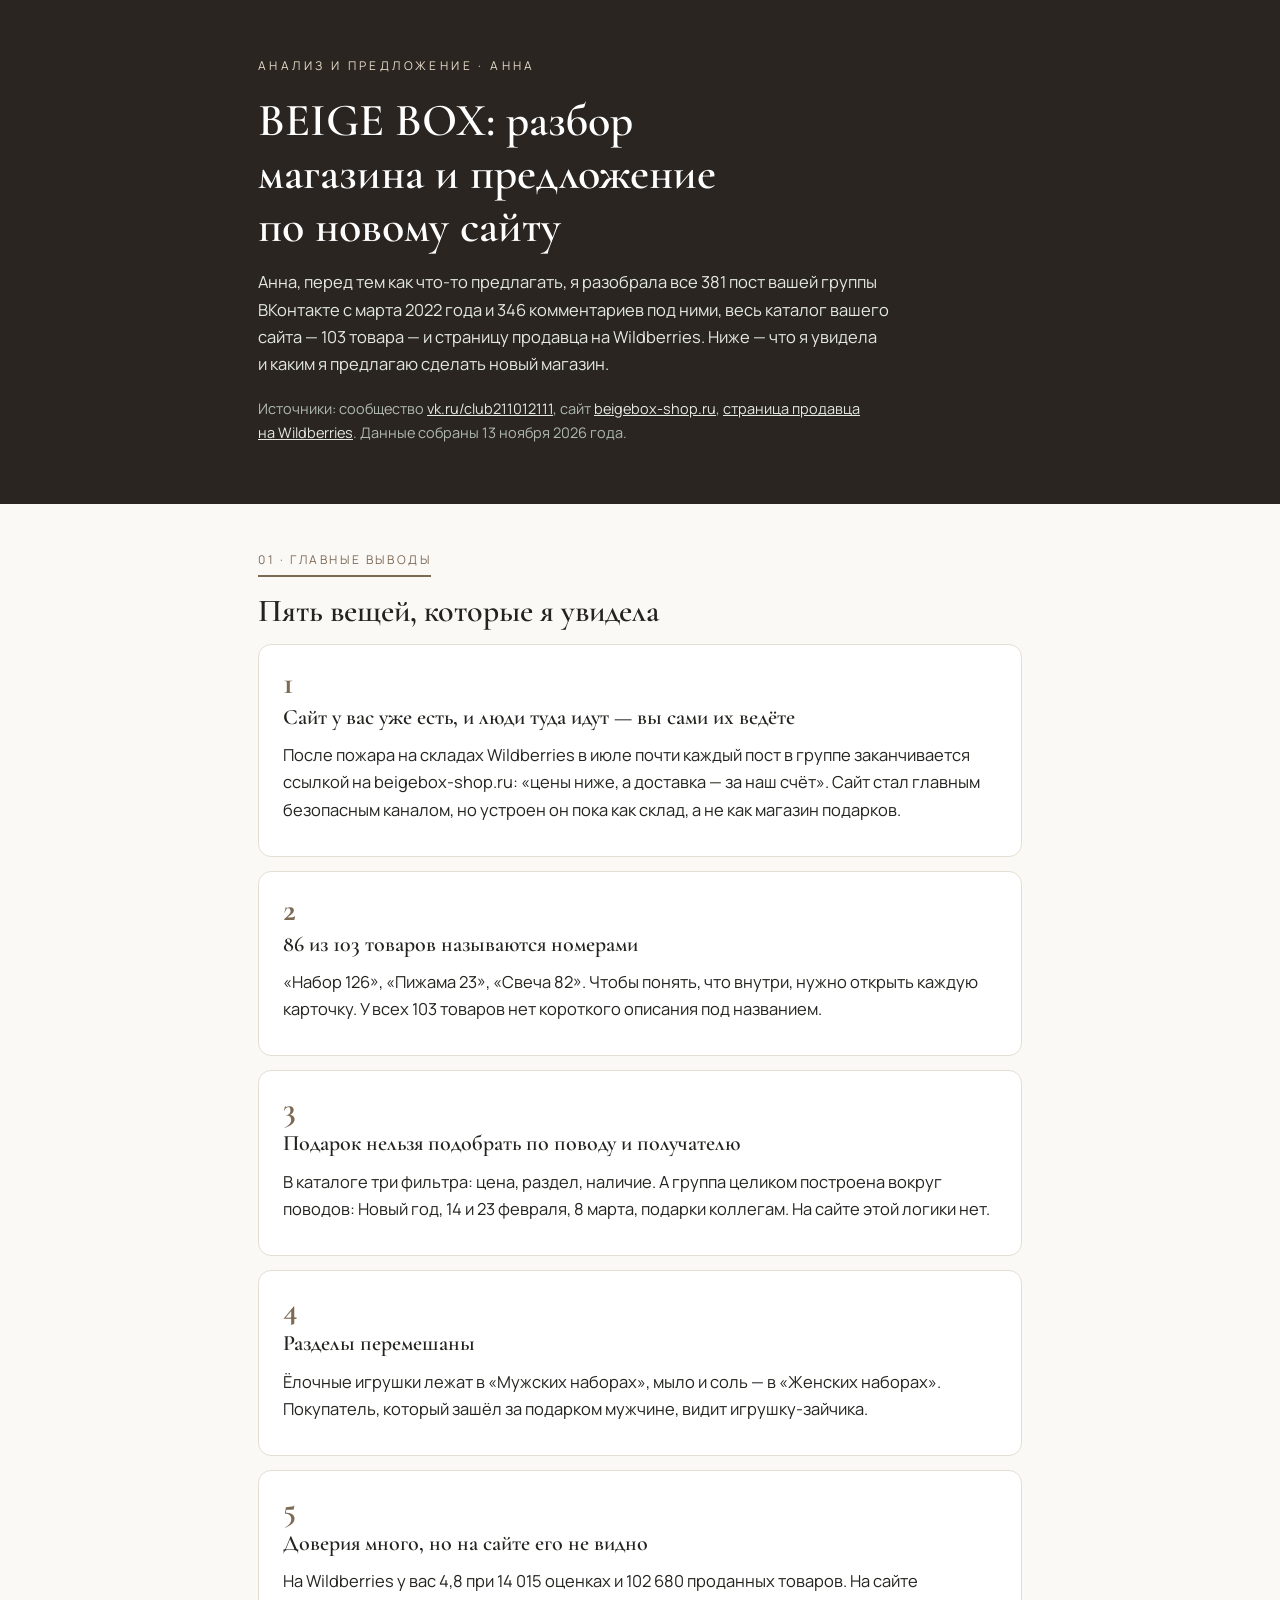
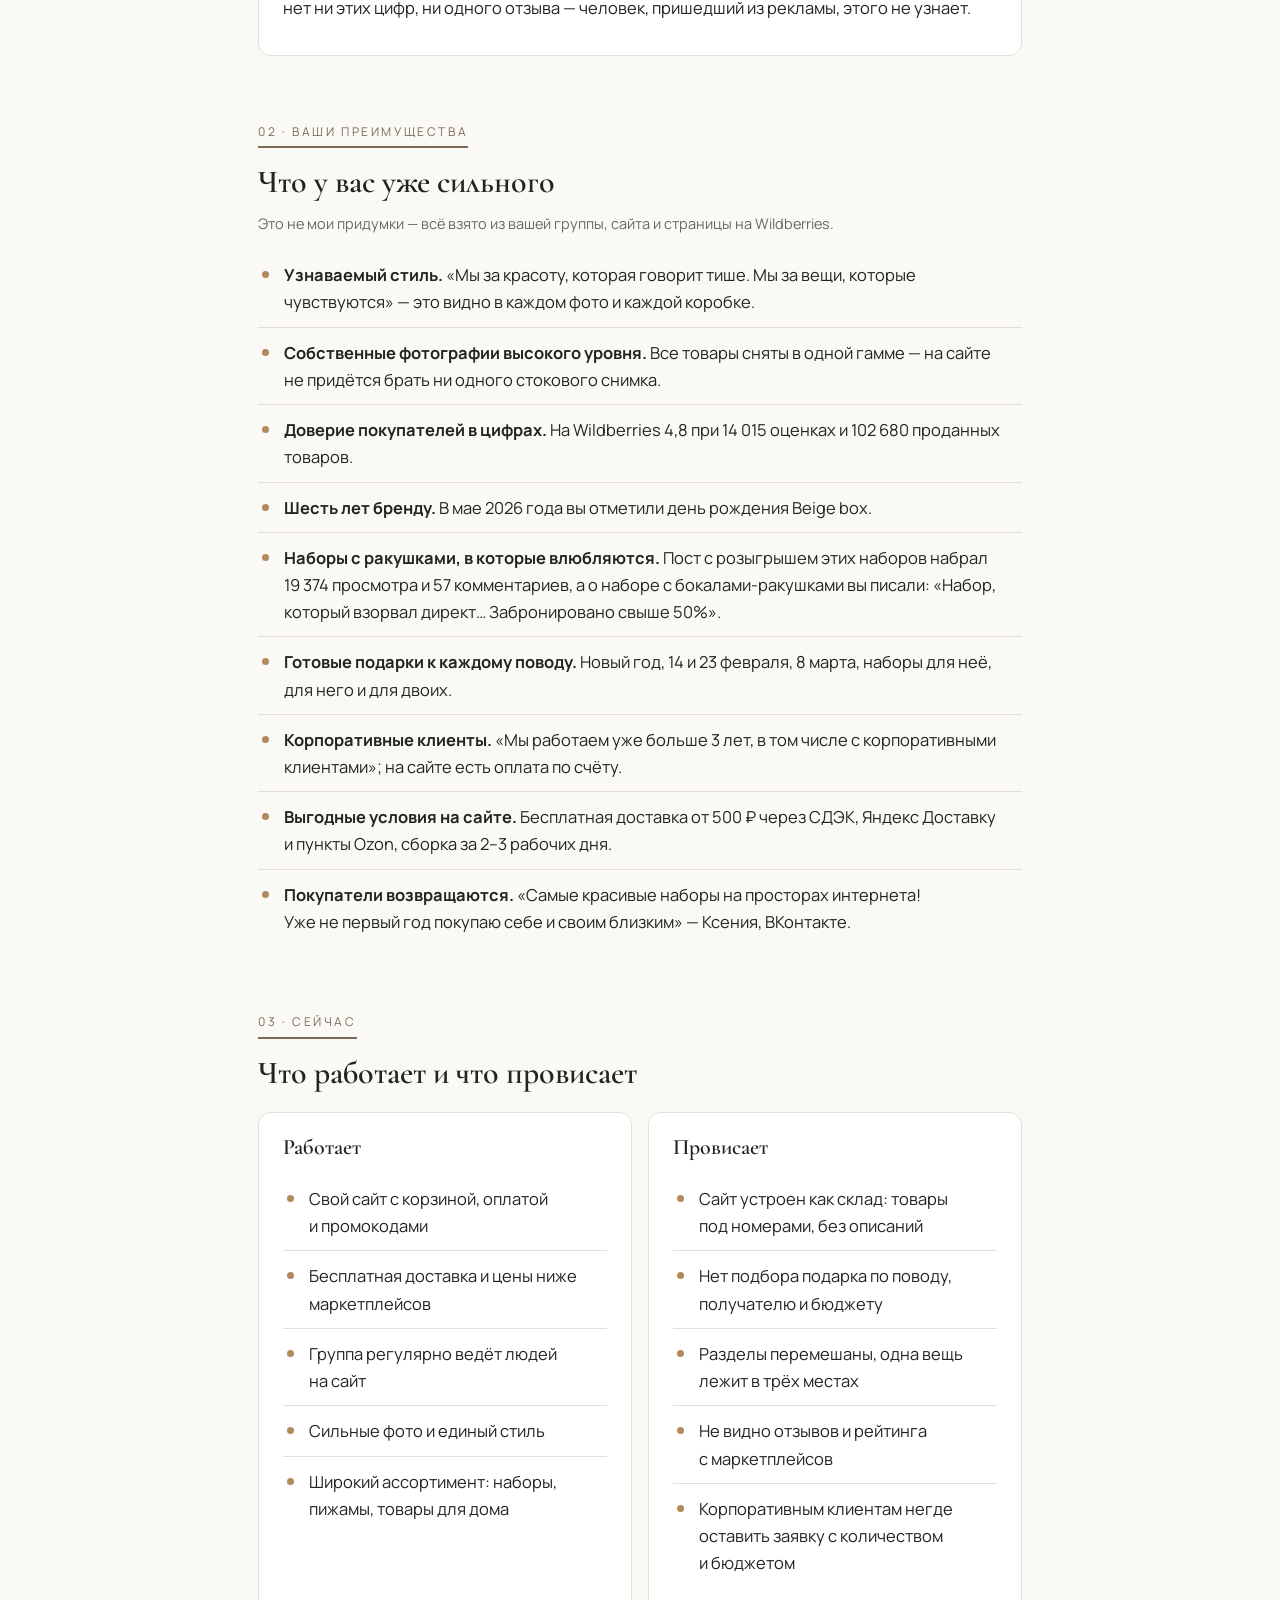
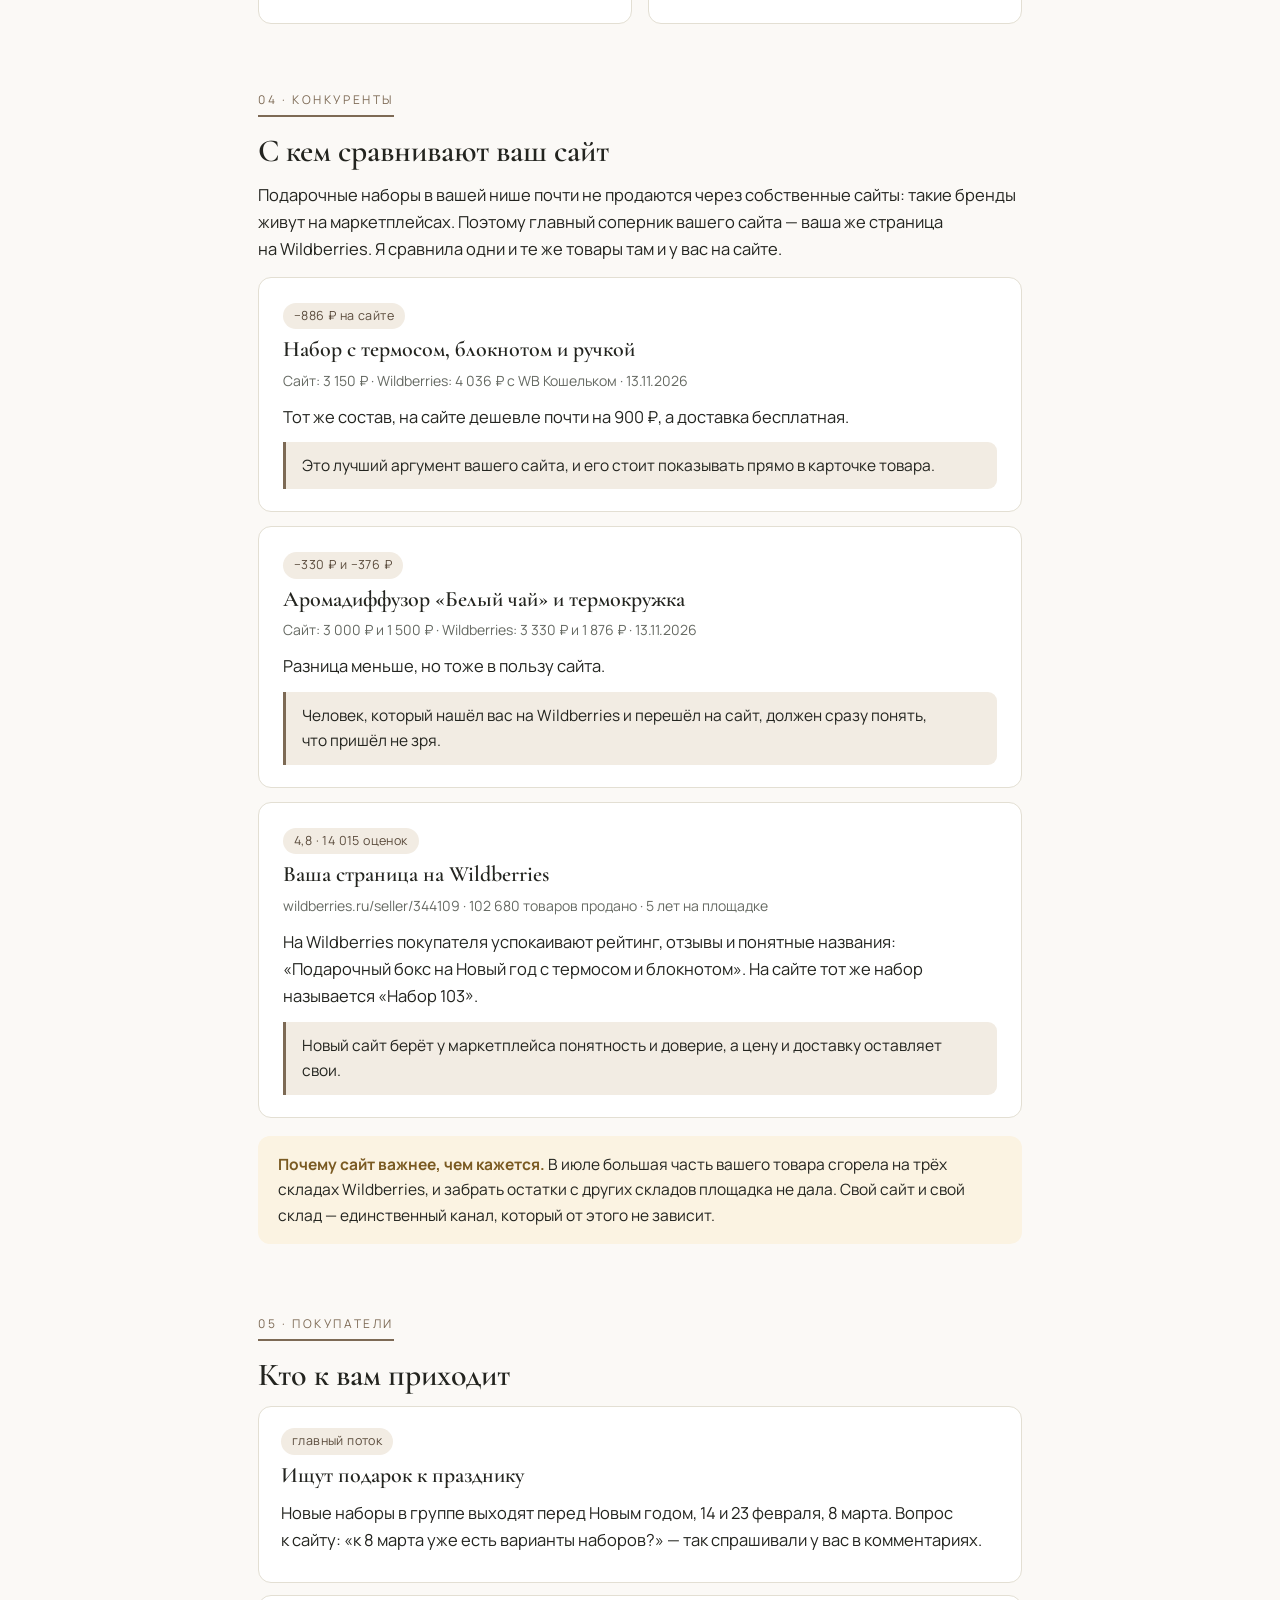
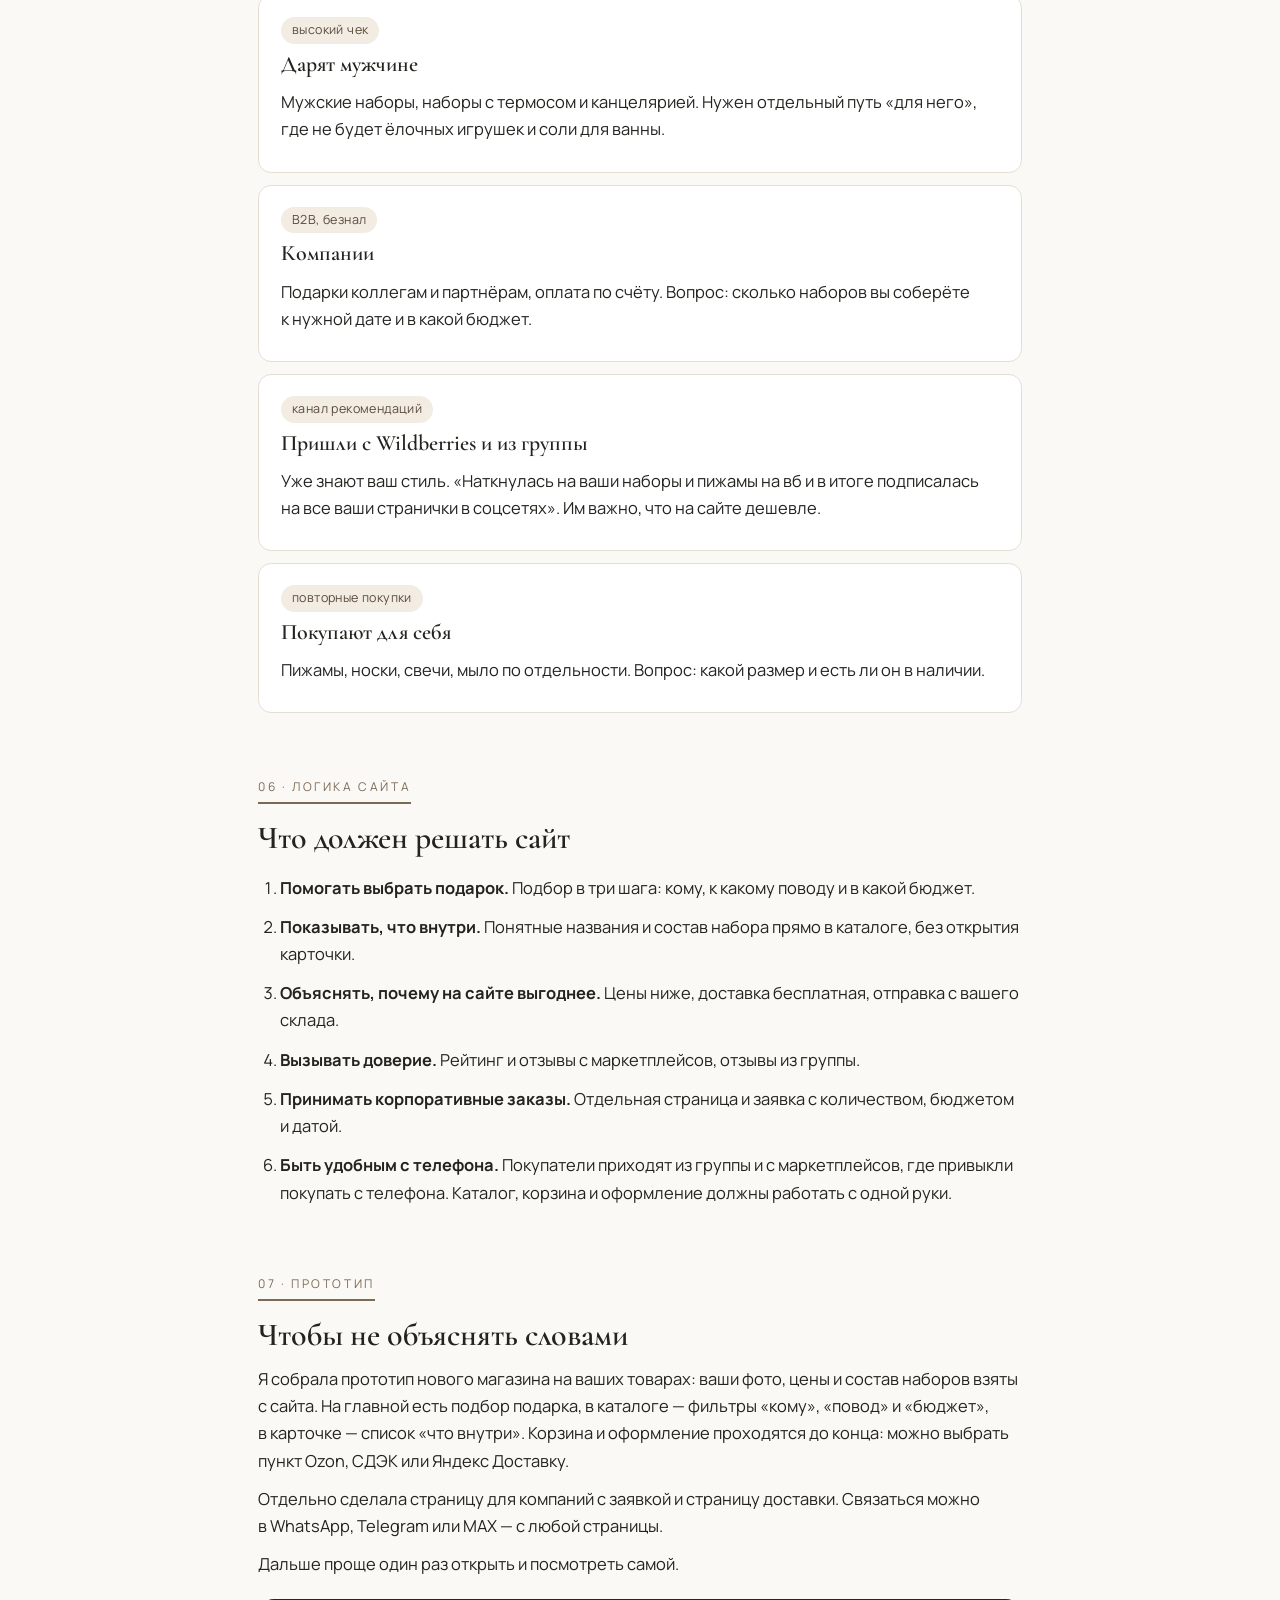
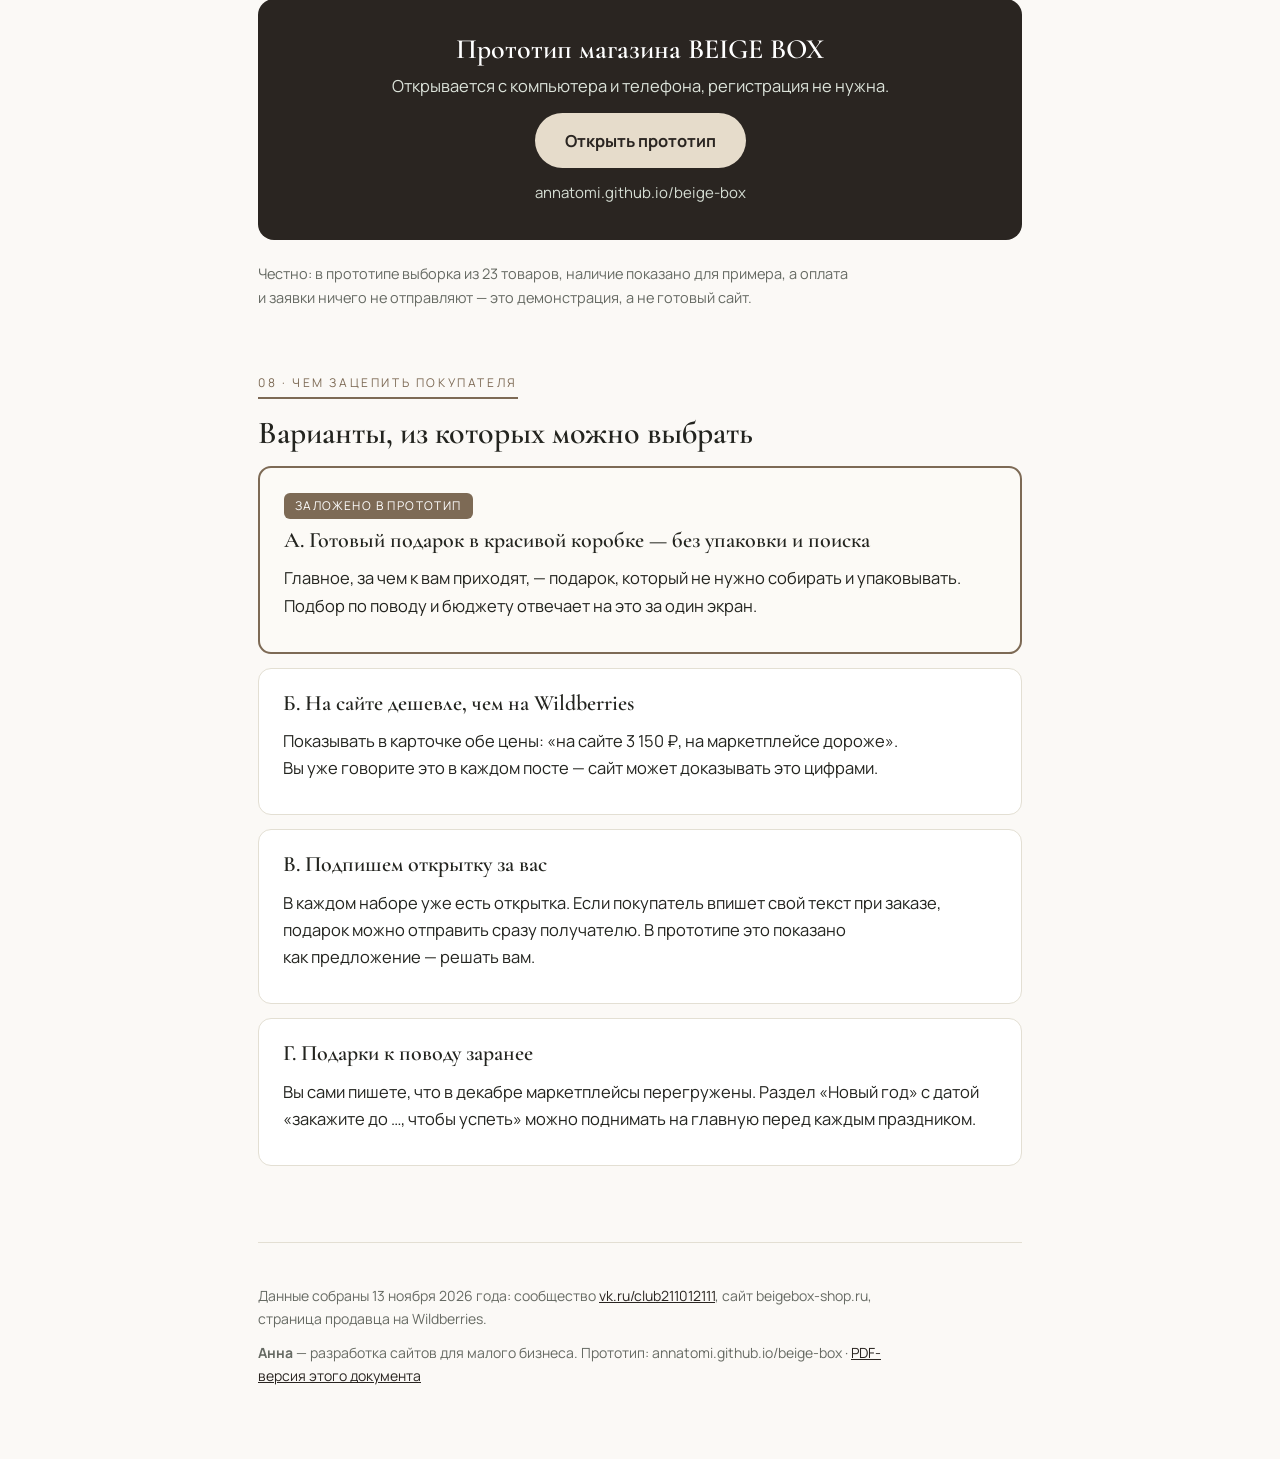
==== kp/index.html @ 83558cdb "Прототип: beige-box" ====
<!doctype html>
<html lang="ru">
<head>
<meta charset="utf-8"><meta name="robots" content="noindex,nofollow">
<meta name="viewport" content="width=device-width, initial-scale=1">
<meta name="robots" content="noindex, nofollow">
<title>BEIGE BOX&nbsp;— анализ и&nbsp;предложение по&nbsp;сайту</title>
<link rel="preconnect" href="https://fonts.googleapis.com">
<link rel="preconnect" href="https://fonts.gstatic.com" crossorigin>
<link href="https://fonts.googleapis.com/css2?family=Cormorant+Garamond:wght@500;600;700&family=Manrope:wght@400;500;600;700&display=swap" rel="stylesheet">
<style>
/* Роли цветов постоянные, значения — под клиента: акцент из логотипа или обложки группы */
:root{
  --sage:#7D6A55; --sage-dark:#2A2521; --sage-ink:#5B4C3D; --gold:#B08A5E; --mint:#E6DCCB;
  --bg:#FBF9F6; --paper:#fff; --ink:#23241F; --muted:#666A63; --line:#E3DFD3; --tint:#F2ECE3; --warn:#FBF3E2;
}
*{box-sizing:border-box}
body{margin:0;background:var(--bg);color:var(--ink);font:16.5px/1.65 Manrope,system-ui,sans-serif}
.wrap{max-width:820px;margin:0 auto;padding:0 28px}
h1,h2,h3{font-family:'Cormorant Garamond',Georgia,serif;font-weight:600;line-height:1.15;margin:0}
h1{font-size:46px;margin-bottom:16px}
h2{font-size:32px;margin:0 0 6px}
h3{font-size:22px;margin:0 0 6px}
p{margin:11px 0}
.sub{color:var(--muted);font-size:14.5px}
p.sub{max-width:72ch}
header{background:var(--sage-dark);color:#fff;padding:56px 0 48px}
header .eyebrow{letter-spacing:3.4px;text-transform:uppercase;font-size:12px;color:var(--mint);margin-bottom:18px}
header h1{color:#fff;max-width:24ch}
header p{color:#E4E9E1;max-width:64ch}
header .sub{color:#AEB9AE;margin-top:20px}
header a{color:#E4E9E1}
section{padding:46px 0 6px}
.sec-num{display:block;width:max-content;font-size:12px;letter-spacing:2.6px;text-transform:uppercase;color:var(--sage);border-bottom:2px solid var(--sage);padding-bottom:5px;margin-bottom:16px}
.card{background:var(--paper);border:1px solid var(--line);border-radius:13px;padding:22px 24px;margin:14px 0}
.card .n{font-family:'Cormorant Garamond',serif;font-size:32px;font-weight:700;color:var(--sage);line-height:1;margin-bottom:6px}
.grid.two{display:grid;grid-template-columns:1fr 1fr;gap:16px}
@media(max-width:760px){.grid.two{grid-template-columns:1fr} h1{font-size:36px}}
.adv{list-style:none;padding:0;margin:14px 0}
.adv li{padding:11px 0 11px 26px;border-bottom:1px solid var(--line);position:relative}
.adv li:before{content:"";position:absolute;left:4px;top:21px;width:7px;height:7px;border-radius:50%;background:var(--gold)}
.adv li:last-child{border:0}
.why{background:var(--tint);border-left:3px solid var(--sage);border-radius:0 9px 9px 0;padding:11px 16px;margin-top:12px;font-size:15.5px}
.seg{background:var(--paper);border:1px solid var(--line);border-radius:13px;padding:18px 22px;margin:12px 0}
.tag{display:inline-block;background:var(--tint);color:var(--sage-ink);font-size:12.5px;letter-spacing:.4px;padding:3px 11px;border-radius:999px;margin-bottom:8px}
.src{color:var(--muted);font-size:14px;margin-top:2px}
.note{background:var(--warn);border-radius:12px;padding:16px 20px;margin:18px 0;font-size:15.5px}
.note strong{color:#7A5A22}
ol.tasks{padding-left:22px}
ol.tasks li{margin:12px 0}
.cta{background:var(--sage-dark);color:#fff;border-radius:16px;padding:34px;text-align:center;margin:22px 0}
.cta h3{color:#fff;font-size:28px}
.cta a.btn{display:inline-block;background:var(--mint);color:var(--sage-dark);padding:14px 30px;border-radius:999px;text-decoration:none;font-weight:700;margin-top:14px}
.cta .url{display:block;margin-top:13px;color:#D6DED4;font-size:15px;word-break:break-all}
.cta p{color:#DCE3DA;max-width:56ch;margin:0 auto}
.offer{background:var(--paper);border:1px solid var(--line);border-radius:13px;padding:22px 24px;margin:14px 0}
.offer-main{border:2px solid var(--sage);background:#FCFAF6}
.badge{display:inline-block;background:var(--sage);color:#fff;font-size:12px;letter-spacing:1.4px;text-transform:uppercase;padding:3px 11px;border-radius:6px;margin-bottom:9px}
blockquote{margin:14px 0;padding:14px 20px;background:var(--paper);border-left:3px solid var(--gold);border-radius:0 9px 9px 0;font-style:italic;color:#353B36}
footer{margin-top:56px;padding:30px 0 60px;border-top:1px solid var(--line);color:var(--muted);font-size:14px}
footer p{max-width:70ch}
footer a{color:var(--sage-dark)}
@media print{
  body{background:#fff;font-size:11.5pt}
  .wrap{max-width:100%;padding:0 14mm}
  header{padding:16mm 0 11mm;-webkit-print-color-adjust:exact;print-color-adjust:exact}
  section{padding:7mm 0 0}
  h2{margin-top:2mm}
  .adv li{padding:7px 0 7px 24px}
  p{margin:8px 0}
  .card,.seg,.offer,.cta,.note,.why,blockquote{page-break-inside:avoid;break-inside:avoid;-webkit-print-color-adjust:exact;print-color-adjust:exact}
  h2,h3,.sec-num{page-break-after:avoid;break-after:avoid}
  .card,.seg,.offer{padding:16px 20px;margin:10px 0}
  .why{margin-top:9px;padding:9px 14px}
  .cta{padding:24px;margin:16px 0}
  footer{margin-top:28px;padding:18px 0 20px}
  h1{font-size:28pt}h2{font-size:20pt}h3{font-size:14pt}
  a{color:inherit;text-decoration:none}
  @page{margin:0}
}
</style>
</head>
<body>

<header>
  <div class="wrap">
    <div class="eyebrow">Анализ и&nbsp;предложение · Анна</div>
    <h1>BEIGE BOX: разбор магазина и&nbsp;предложение по&nbsp;новому сайту</h1>
    <p>Анна, перед&nbsp;тем&nbsp;как&nbsp;что-то предлагать, я&nbsp;разобрала все&nbsp;381 пост вашей группы ВКонтакте с&nbsp;марта 2022 года и&nbsp;346 комментариев под&nbsp;ними, весь&nbsp;каталог вашего сайта&nbsp;— 103 товара&nbsp;— и&nbsp;страницу продавца на&nbsp;Wildberries. Ниже&nbsp;— что&nbsp;я&nbsp;увидела и&nbsp;каким я&nbsp;предлагаю сделать новый магазин.</p>
    <p class="sub">Источники: сообщество <a href="https://vk.ru/club211012111">vk.ru/club211012111</a>, сайт <a href="https://beigebox-shop.ru/">beigebox-shop.ru</a>, <a href="https://www.wildberries.ru/seller/344109">страница продавца на&nbsp;Wildberries</a>. Данные собраны 13 ноября 2026 года.</p>
  </div>
</header>

<div class="wrap">

<section>
  <span class="sec-num">01 · Главные выводы</span>
  <h2>Пять вещей, которые я&nbsp;увидела</h2>
  <div class="card">
    <div class="n">1</div>
    <h3>Сайт у&nbsp;вас уже&nbsp;есть, и&nbsp;люди туда идут&nbsp;— вы&nbsp;сами их&nbsp;ведёте</h3>
    <p>После&nbsp;пожара на&nbsp;складах Wildberries в&nbsp;июле почти каждый пост в&nbsp;группе заканчивается ссылкой на&nbsp;beigebox-shop.ru: «цены ниже, а&nbsp;доставка&nbsp;— за&nbsp;наш&nbsp;счёт». Сайт стал главным безопасным каналом, но&nbsp;устроен он&nbsp;пока как&nbsp;склад, а&nbsp;не&nbsp;как&nbsp;магазин подарков.</p>
  </div>
  <div class="card">
    <div class="n">2</div>
    <h3>86 из&nbsp;103 товаров называются номерами</h3>
    <p>«Набор 126», «Пижама 23», «Свеча 82». Чтобы&nbsp;понять, что&nbsp;внутри, нужно открыть каждую карточку. У&nbsp;всех 103 товаров нет&nbsp;короткого описания под&nbsp;названием.</p>
  </div>
  <div class="card">
    <div class="n">3</div>
    <h3>Подарок нельзя подобрать по&nbsp;поводу и&nbsp;получателю</h3>
    <p>В&nbsp;каталоге три фильтра: цена, раздел, наличие. А&nbsp;группа целиком построена вокруг поводов: Новый год, 14 и&nbsp;23 февраля, 8 марта, подарки коллегам. На&nbsp;сайте этой&nbsp;логики нет.</p>
  </div>
  <div class="card">
    <div class="n">4</div>
    <h3>Разделы перемешаны</h3>
    <p>Ёлочные игрушки лежат в&nbsp;«Мужских наборах», мыло и&nbsp;соль&nbsp;— в&nbsp;«Женских наборах». Покупатель, который зашёл за&nbsp;подарком мужчине, видит игрушку-зайчика.</p>
  </div>
  <div class="card">
    <div class="n">5</div>
    <h3>Доверия много, но&nbsp;на&nbsp;сайте его&nbsp;не&nbsp;видно</h3>
    <p>На&nbsp;Wildberries у&nbsp;вас 4,8 при&nbsp;14&nbsp;015 оценках и&nbsp;102&nbsp;680 проданных товаров. На&nbsp;сайте нет&nbsp;ни&nbsp;этих цифр, ни&nbsp;одного отзыва&nbsp;— человек, пришедший из&nbsp;рекламы, этого не&nbsp;узнает.</p>
  </div>
</section>

<section>
  <span class="sec-num">02 · Ваши преимущества</span>
  <h2>Что&nbsp;у&nbsp;вас уже&nbsp;сильного</h2>
  <p class="sub">Это&nbsp;не&nbsp;мои придумки&nbsp;— всё взято из&nbsp;вашей группы, сайта и&nbsp;страницы на&nbsp;Wildberries.</p>
  <ul class="adv">
    <li><b>Узнаваемый стиль.</b> «Мы&nbsp;за&nbsp;красоту, которая говорит тише. Мы&nbsp;за&nbsp;вещи, которые чувствуются»&nbsp;— это&nbsp;видно в&nbsp;каждом фото и&nbsp;каждой коробке.</li>
    <li><b>Собственные фотографии высокого уровня.</b> Все&nbsp;товары сняты в&nbsp;одной гамме&nbsp;— на&nbsp;сайте не&nbsp;придётся брать ни&nbsp;одного стокового снимка.</li>
    <li><b>Доверие покупателей в&nbsp;цифрах.</b> На&nbsp;Wildberries 4,8 при&nbsp;14&nbsp;015 оценках и&nbsp;102&nbsp;680 проданных товаров.</li>
    <li><b>Шесть лет бренду.</b> В&nbsp;мае 2026 года вы&nbsp;отметили день рождения Beige box.</li>
    <li><b>Наборы с&nbsp;ракушками, в&nbsp;которые влюбляются.</b> Пост с&nbsp;розыгрышем этих наборов набрал 19&nbsp;374 просмотра и&nbsp;57 комментариев, а&nbsp;о&nbsp;наборе с&nbsp;бокалами-ракушками вы&nbsp;писали: «Набор, который взорвал директ… Забронировано свыше 50%».</li>
    <li><b>Готовые подарки к&nbsp;каждому поводу.</b> Новый год, 14 и&nbsp;23 февраля, 8 марта, наборы для&nbsp;неё, для&nbsp;него и&nbsp;для&nbsp;двоих.</li>
    <li><b>Корпоративные клиенты.</b> «Мы&nbsp;работаем уже&nbsp;больше 3 лет, в&nbsp;том числе с&nbsp;корпоративными клиентами»; на&nbsp;сайте есть оплата по&nbsp;счёту.</li>
    <li><b>Выгодные условия на&nbsp;сайте.</b> Бесплатная доставка от&nbsp;500&nbsp;₽ через&nbsp;СДЭК, Яндекс Доставку и&nbsp;пункты Ozon, сборка за&nbsp;2–3 рабочих дня.</li>
    <li><b>Покупатели возвращаются.</b> «Самые красивые наборы на&nbsp;просторах интернета! Уже&nbsp;не&nbsp;первый год покупаю себе и&nbsp;своим близким»&nbsp;— Ксения, ВКонтакте.</li>
  </ul>
</section>

<section>
  <span class="sec-num">03 · Сейчас</span>
  <h2>Что&nbsp;работает и&nbsp;что&nbsp;провисает</h2>
  <div class="grid two">
    <div class="card">
      <h3>Работает</h3>
      <ul class="adv">
        <li>Свой сайт с&nbsp;корзиной, оплатой и&nbsp;промокодами</li>
        <li>Бесплатная доставка и&nbsp;цены ниже маркетплейсов</li>
        <li>Группа регулярно ведёт людей на&nbsp;сайт</li>
        <li>Сильные фото и&nbsp;единый стиль</li>
        <li>Широкий ассортимент: наборы, пижамы, товары для&nbsp;дома</li>
      </ul>
    </div>
    <div class="card">
      <h3>Провисает</h3>
      <ul class="adv">
        <li>Сайт устроен как&nbsp;склад: товары под&nbsp;номерами, без&nbsp;описаний</li>
        <li>Нет&nbsp;подбора подарка по&nbsp;поводу, получателю и&nbsp;бюджету</li>
        <li>Разделы перемешаны, одна вещь лежит в&nbsp;трёх местах</li>
        <li>Не&nbsp;видно отзывов и&nbsp;рейтинга с&nbsp;маркетплейсов</li>
        <li>Корпоративным клиентам негде оставить заявку с&nbsp;количеством и&nbsp;бюджетом</li>
      </ul>
    </div>
  </div>
</section>

<section>
  <span class="sec-num">04 · Конкуренты</span>
  <h2>С&nbsp;кем сравнивают ваш&nbsp;сайт</h2>
  <p>Подарочные наборы в&nbsp;вашей нише почти не&nbsp;продаются через&nbsp;собственные сайты: такие бренды живут на&nbsp;маркетплейсах. Поэтому главный соперник вашего сайта&nbsp;— ваша&nbsp;же страница на&nbsp;Wildberries. Я&nbsp;сравнила одни и&nbsp;те&nbsp;же товары там&nbsp;и&nbsp;у&nbsp;вас на&nbsp;сайте.</p>
  <div class="card">
    <span class="tag">−886&nbsp;₽ на&nbsp;сайте</span>
    <h3>Набор с&nbsp;термосом, блокнотом и&nbsp;ручкой</h3>
    <p class="src">Сайт: 3&nbsp;150&nbsp;₽ · Wildberries: 4&nbsp;036&nbsp;₽ с&nbsp;WB Кошельком · 13.11.2026</p>
    <p>Тот&nbsp;же состав, на&nbsp;сайте дешевле почти на&nbsp;900&nbsp;₽, а&nbsp;доставка бесплатная.</p>
    <div class="why">Это&nbsp;лучший аргумент вашего сайта, и&nbsp;его&nbsp;стоит показывать прямо в&nbsp;карточке товара.</div>
  </div>
  <div class="card">
    <span class="tag">−330&nbsp;₽ и&nbsp;−376&nbsp;₽</span>
    <h3>Аромадиффузор «Белый чай» и&nbsp;термокружка</h3>
    <p class="src">Сайт: 3&nbsp;000&nbsp;₽ и&nbsp;1&nbsp;500&nbsp;₽ · Wildberries: 3&nbsp;330&nbsp;₽ и&nbsp;1&nbsp;876&nbsp;₽ · 13.11.2026</p>
    <p>Разница меньше, но&nbsp;тоже в&nbsp;пользу сайта.</p>
    <div class="why">Человек, который нашёл вас на&nbsp;Wildberries и&nbsp;перешёл на&nbsp;сайт, должен сразу понять, что&nbsp;пришёл не&nbsp;зря.</div>
  </div>
  <div class="card">
    <span class="tag">4,8 · 14&nbsp;015 оценок</span>
    <h3>Ваша страница на&nbsp;Wildberries</h3>
    <p class="src">wildberries.ru/seller/344109 · 102&nbsp;680 товаров продано · 5 лет на&nbsp;площадке</p>
    <p>На&nbsp;Wildberries покупателя успокаивают рейтинг, отзывы и&nbsp;понятные названия: «Подарочный бокс на&nbsp;Новый год с&nbsp;термосом и&nbsp;блокнотом». На&nbsp;сайте тот&nbsp;же набор называется «Набор 103».</p>
    <div class="why">Новый сайт берёт у&nbsp;маркетплейса понятность и&nbsp;доверие, а&nbsp;цену и&nbsp;доставку оставляет свои.</div>
  </div>
  <div class="note"><strong>Почему сайт важнее, чем&nbsp;кажется.</strong> В&nbsp;июле большая часть вашего товара сгорела на&nbsp;трёх складах Wildberries, и&nbsp;забрать остатки с&nbsp;других складов площадка не&nbsp;дала. Свой сайт и&nbsp;свой склад&nbsp;— единственный канал, который от&nbsp;этого не&nbsp;зависит.</div>
</section>

<section>
  <span class="sec-num">05 · Покупатели</span>
  <h2>Кто к&nbsp;вам приходит</h2>
  <div class="seg"><span class="tag">главный поток</span>
    <h3>Ищут подарок к&nbsp;празднику</h3>
    <p>Новые наборы в&nbsp;группе выходят перед&nbsp;Новым годом, 14 и&nbsp;23 февраля, 8 марта. Вопрос к&nbsp;сайту: «к&nbsp;8 марта уже&nbsp;есть варианты наборов?»&nbsp;— так&nbsp;спрашивали у&nbsp;вас в&nbsp;комментариях.</p></div>
  <div class="seg"><span class="tag">высокий чек</span>
    <h3>Дарят мужчине</h3>
    <p>Мужские наборы, наборы с&nbsp;термосом и&nbsp;канцелярией. Нужен отдельный путь «для&nbsp;него», где&nbsp;не&nbsp;будет ёлочных игрушек и&nbsp;соли для&nbsp;ванны.</p></div>
  <div class="seg"><span class="tag">B2B, безнал</span>
    <h3>Компании</h3>
    <p>Подарки коллегам и&nbsp;партнёрам, оплата по&nbsp;счёту. Вопрос: сколько наборов вы&nbsp;соберёте к&nbsp;нужной дате и&nbsp;в&nbsp;какой бюджет.</p></div>
  <div class="seg"><span class="tag">канал рекомендаций</span>
    <h3>Пришли с&nbsp;Wildberries и&nbsp;из&nbsp;группы</h3>
    <p>Уже&nbsp;знают ваш&nbsp;стиль. «Наткнулась на&nbsp;ваши наборы и&nbsp;пижамы на&nbsp;вб и&nbsp;в&nbsp;итоге подписалась на&nbsp;все&nbsp;ваши странички в&nbsp;соцсетях». Им важно, что&nbsp;на&nbsp;сайте дешевле.</p></div>
  <div class="seg"><span class="tag">повторные покупки</span>
    <h3>Покупают для&nbsp;себя</h3>
    <p>Пижамы, носки, свечи, мыло по&nbsp;отдельности. Вопрос: какой размер и&nbsp;есть&nbsp;ли он&nbsp;в&nbsp;наличии.</p></div>
</section>

<section>
  <span class="sec-num">06 · Логика сайта</span>
  <h2>Что&nbsp;должен решать сайт</h2>
  <ol class="tasks">
    <li><b>Помогать выбрать подарок.</b> Подбор в&nbsp;три шага: кому, к&nbsp;какому поводу и&nbsp;в&nbsp;какой бюджет.</li>
    <li><b>Показывать, что&nbsp;внутри.</b> Понятные названия и&nbsp;состав набора прямо в&nbsp;каталоге, без&nbsp;открытия карточки.</li>
    <li><b>Объяснять, почему на&nbsp;сайте выгоднее.</b> Цены ниже, доставка бесплатная, отправка с&nbsp;вашего склада.</li>
    <li><b>Вызывать доверие.</b> Рейтинг и&nbsp;отзывы с&nbsp;маркетплейсов, отзывы из&nbsp;группы.</li>
    <li><b>Принимать корпоративные заказы.</b> Отдельная страница и&nbsp;заявка с&nbsp;количеством, бюджетом и&nbsp;датой.</li>
    <li><b>Быть удобным с&nbsp;телефона.</b> Покупатели приходят из&nbsp;группы и&nbsp;с&nbsp;маркетплейсов, где&nbsp;привыкли покупать с&nbsp;телефона. Каталог, корзина и&nbsp;оформление должны работать с&nbsp;одной руки.</li>
  </ol>
</section>

<section>
  <span class="sec-num">07 · Прототип</span>
  <h2>Чтобы&nbsp;не&nbsp;объяснять словами</h2>
  <p>Я&nbsp;собрала прототип нового магазина на&nbsp;ваших товарах: ваши фото, цены и&nbsp;состав наборов взяты с&nbsp;сайта. На&nbsp;главной есть подбор подарка, в&nbsp;каталоге&nbsp;— фильтры «кому», «повод» и&nbsp;«бюджет», в&nbsp;карточке&nbsp;— список «что&nbsp;внутри». Корзина и&nbsp;оформление проходятся до&nbsp;конца: можно выбрать пункт Ozon, СДЭК или&nbsp;Яндекс Доставку.</p>
  <p>Отдельно сделала страницу для&nbsp;компаний с&nbsp;заявкой и&nbsp;страницу доставки. Связаться можно в&nbsp;WhatsApp, Telegram или&nbsp;MAX&nbsp;— с&nbsp;любой страницы.</p>
  <p>Дальше проще один раз открыть и&nbsp;посмотреть самой.</p>
  <div class="cta">
    <h3>Прототип магазина BEIGE BOX</h3>
    <p>Открывается с&nbsp;компьютера и&nbsp;телефона, регистрация не&nbsp;нужна.</p>
    <a class="btn" href="https://annatomi.github.io/beige-box/">Открыть прототип</a>
    <span class="url">annatomi.github.io/beige-box</span>
  </div>
  <p class="sub">Честно: в&nbsp;прототипе выборка из&nbsp;23 товаров, наличие показано для&nbsp;примера, а&nbsp;оплата и&nbsp;заявки ничего не&nbsp;отправляют&nbsp;— это&nbsp;демонстрация, а&nbsp;не&nbsp;готовый сайт.</p>
</section>

<section>
  <span class="sec-num">08 · Чем&nbsp;зацепить покупателя</span>
  <h2>Варианты, из&nbsp;которых можно выбрать</h2>
  <div class="offer offer-main">
    <span class="badge">заложено в&nbsp;прототип</span>
    <h3>А.&nbsp;Готовый подарок в&nbsp;красивой коробке&nbsp;— без&nbsp;упаковки и&nbsp;поиска</h3>
    <p>Главное, за&nbsp;чем&nbsp;к&nbsp;вам приходят,&nbsp;— подарок, который не&nbsp;нужно собирать и&nbsp;упаковывать. Подбор по&nbsp;поводу и&nbsp;бюджету отвечает на&nbsp;это&nbsp;за&nbsp;один экран.</p>
  </div>
  <div class="offer">
    <h3>Б. На&nbsp;сайте дешевле, чем&nbsp;на&nbsp;Wildberries</h3>
    <p>Показывать в&nbsp;карточке обе цены: «на&nbsp;сайте 3&nbsp;150&nbsp;₽, на&nbsp;маркетплейсе дороже». Вы&nbsp;уже&nbsp;говорите это&nbsp;в&nbsp;каждом посте&nbsp;— сайт может доказывать это&nbsp;цифрами.</p>
  </div>
  <div class="offer">
    <h3>В.&nbsp;Подпишем открытку за&nbsp;вас</h3>
    <p>В&nbsp;каждом наборе уже&nbsp;есть открытка. Если&nbsp;покупатель впишет свой текст при&nbsp;заказе, подарок можно отправить сразу получателю. В&nbsp;прототипе это&nbsp;показано как&nbsp;предложение&nbsp;— решать вам.</p>
  </div>
  <div class="offer">
    <h3>Г. Подарки к&nbsp;поводу заранее</h3>
    <p>Вы&nbsp;сами пишете, что&nbsp;в&nbsp;декабре маркетплейсы перегружены. Раздел «Новый год» с&nbsp;датой «закажите до&nbsp;…, чтобы&nbsp;успеть» можно поднимать на&nbsp;главную перед&nbsp;каждым праздником.</p>
  </div>
</section>

<footer>
  <div class="wrap" style="padding:0">
    <p>Данные собраны 13 ноября 2026 года: сообщество <a href="https://vk.ru/club211012111">vk.ru/club211012111</a>, сайт beigebox-shop.ru, страница продавца на&nbsp;Wildberries.</p>
    <p><b>Анна</b> — разработка сайтов для&nbsp;малого бизнеса. Прототип: annatomi.github.io/beige-box · <a href="KP-BEIGE-BOX.pdf">PDF-версия этого документа</a></p>
  </div>
</footer>

</div>
</body>
</html>
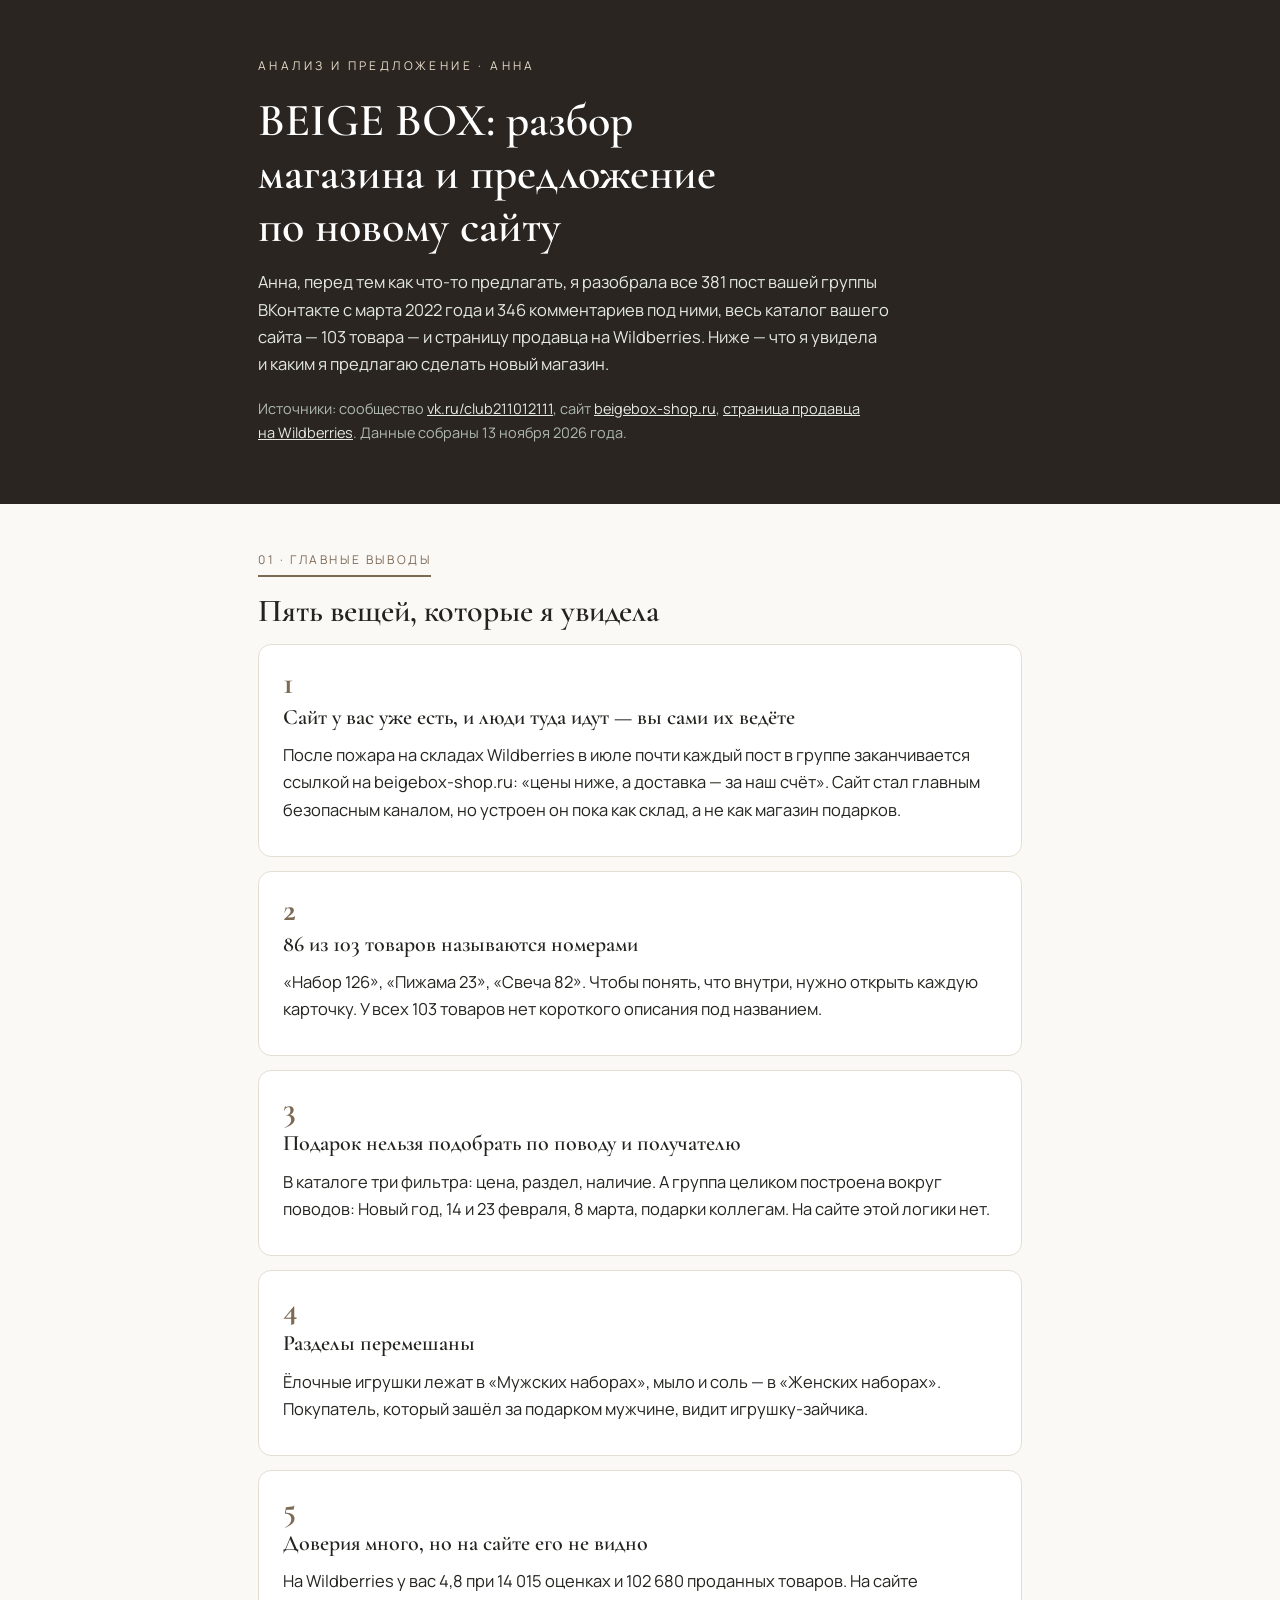
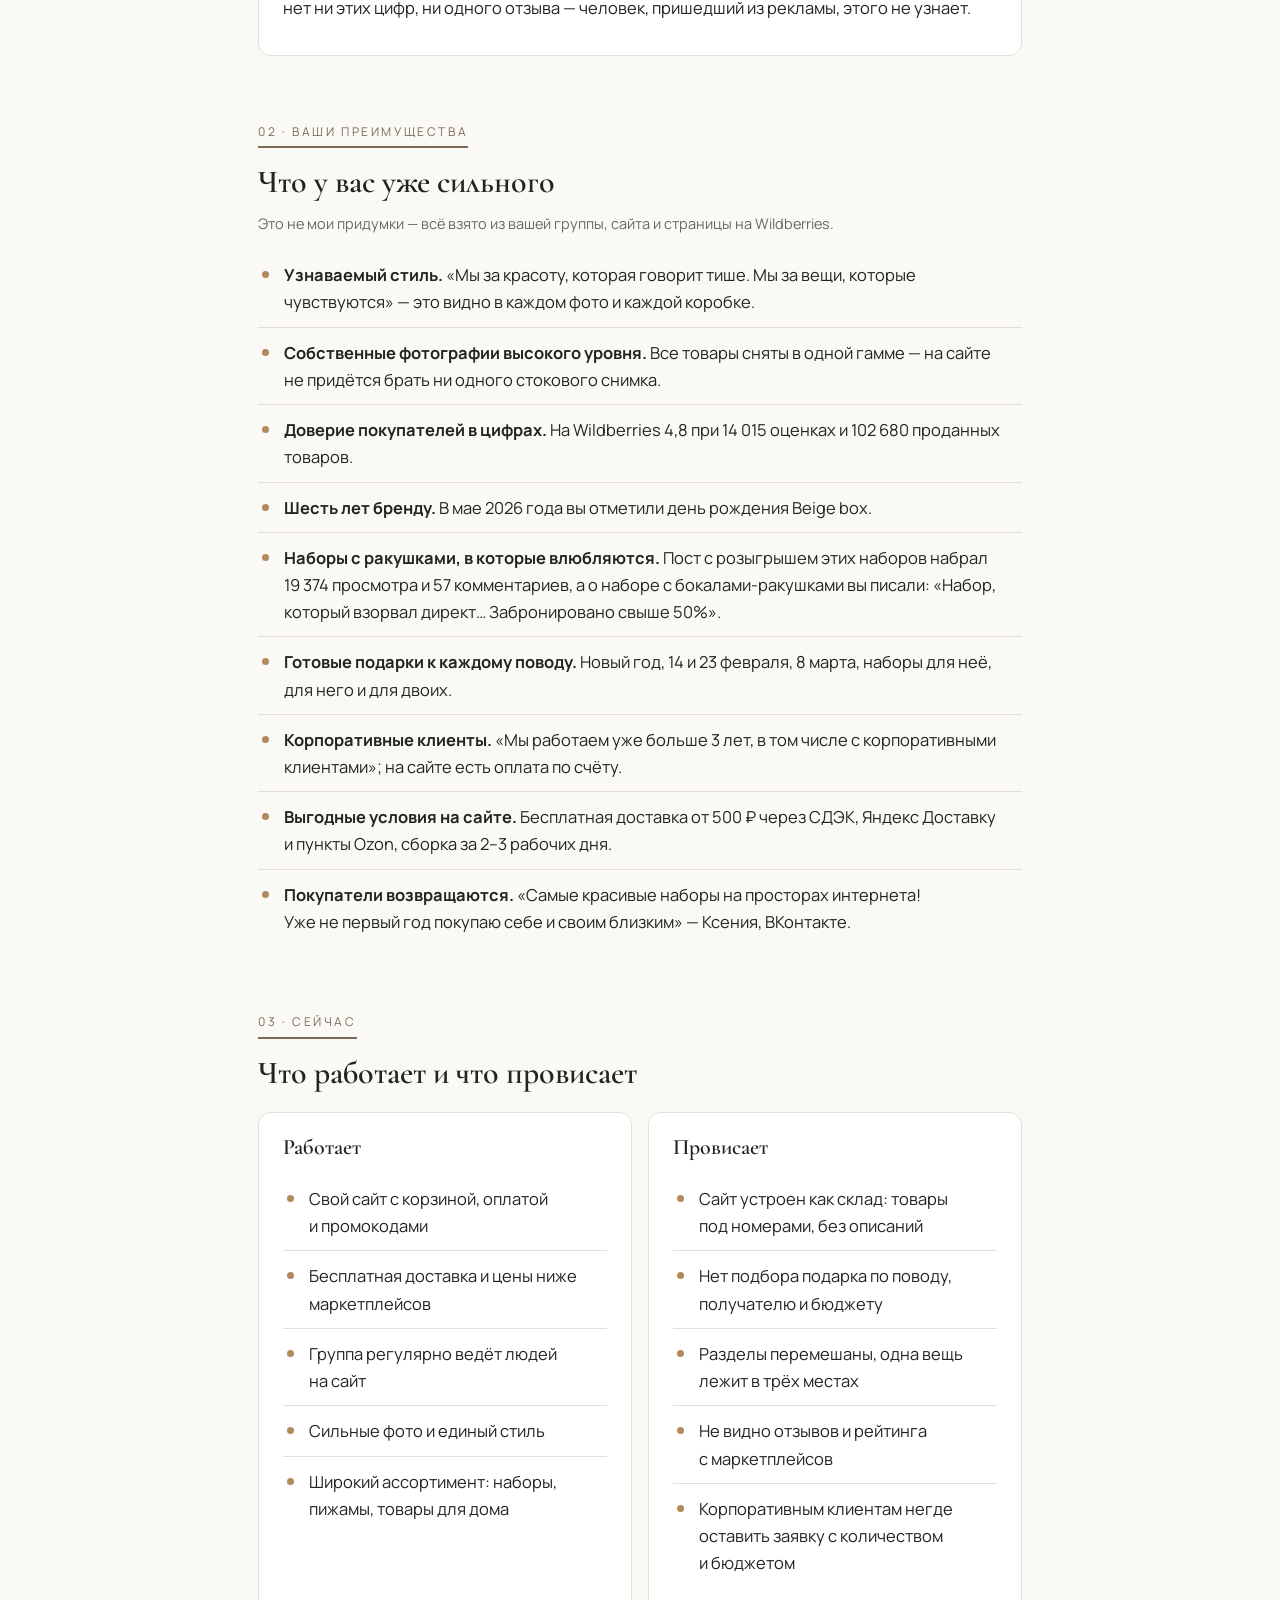
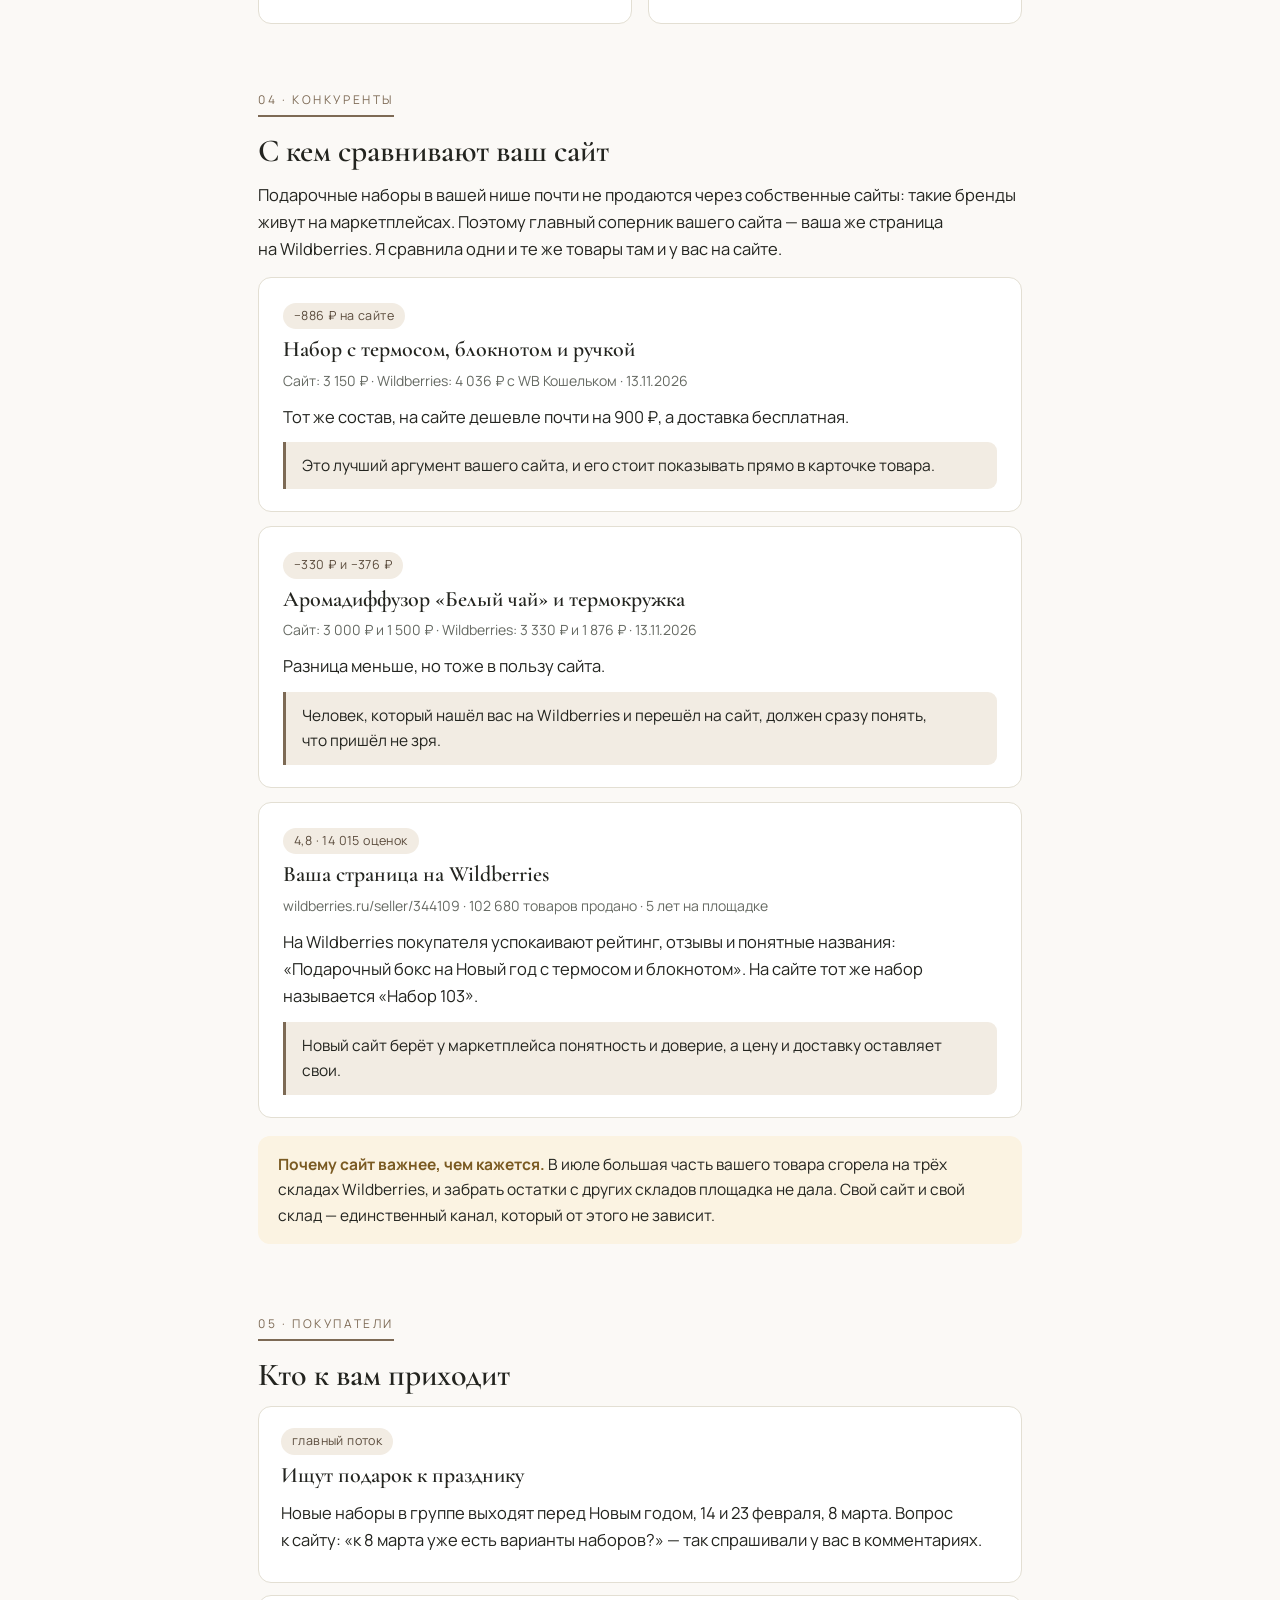
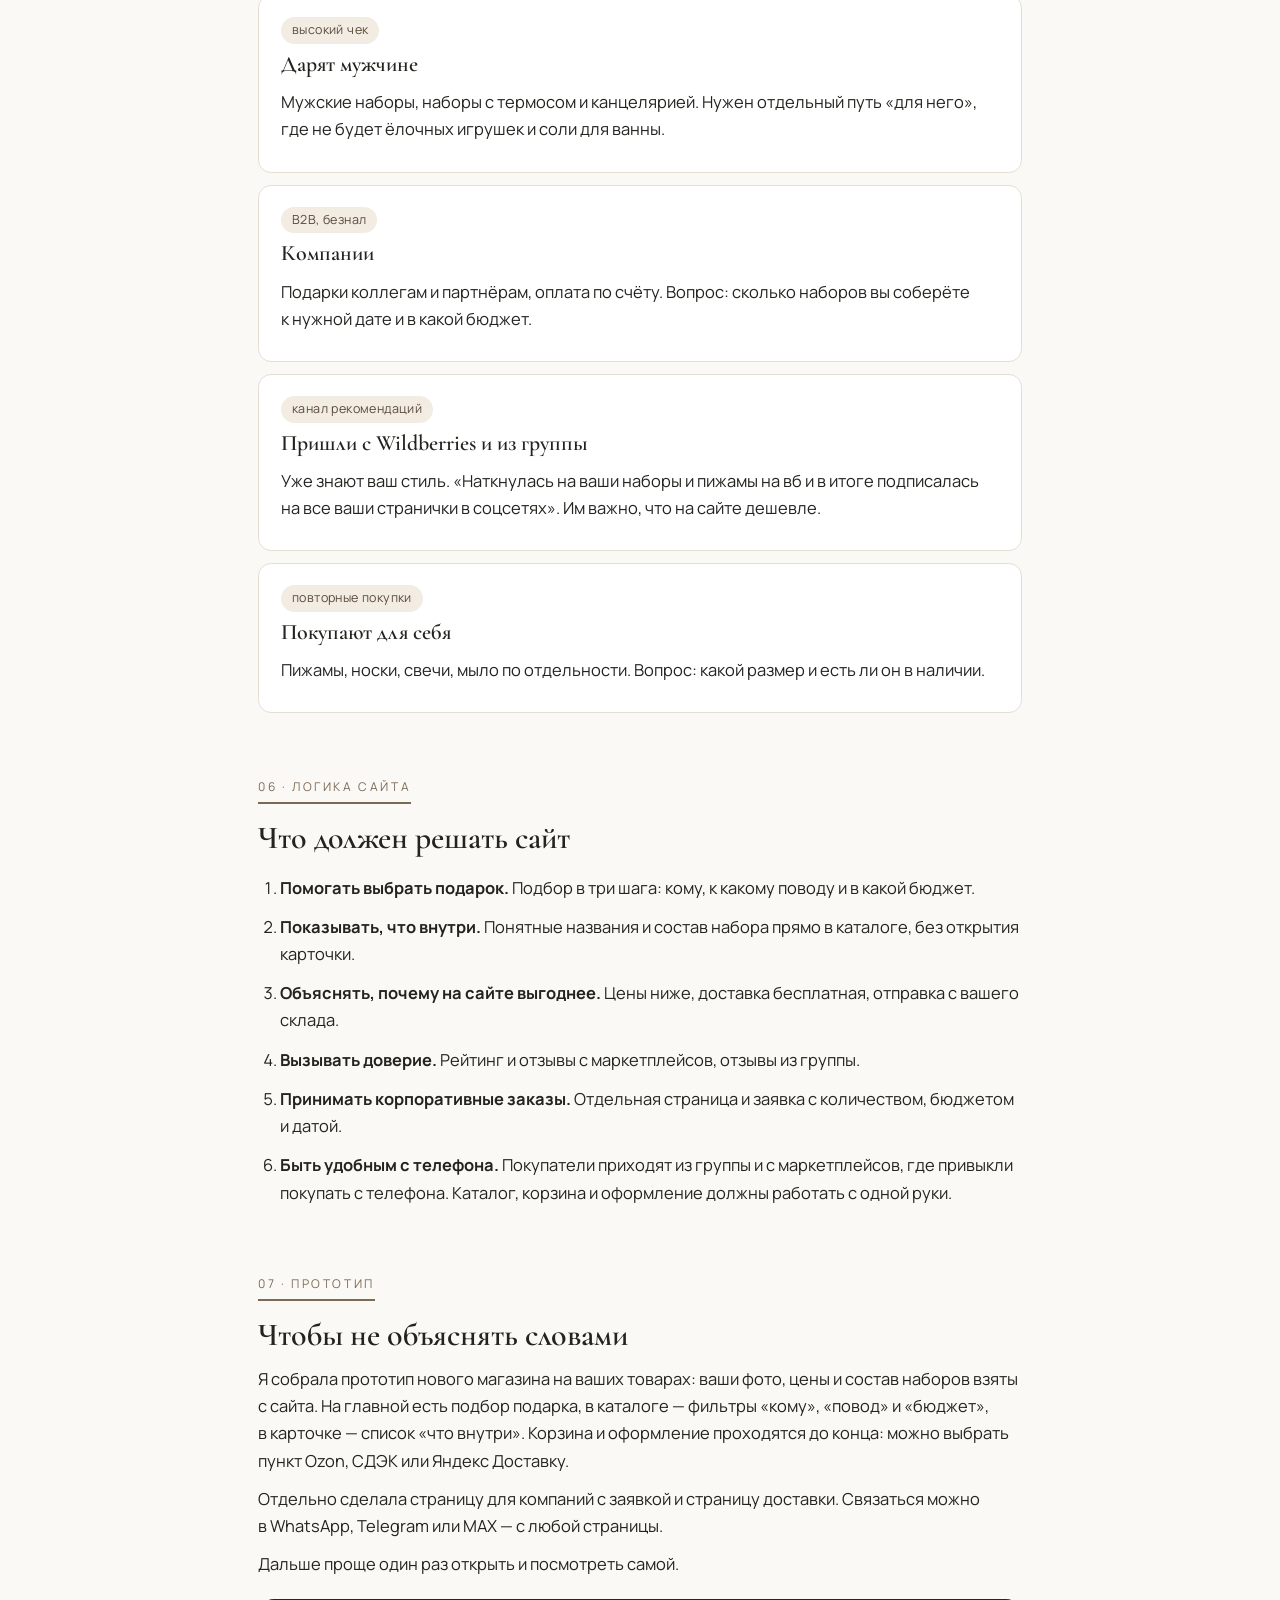
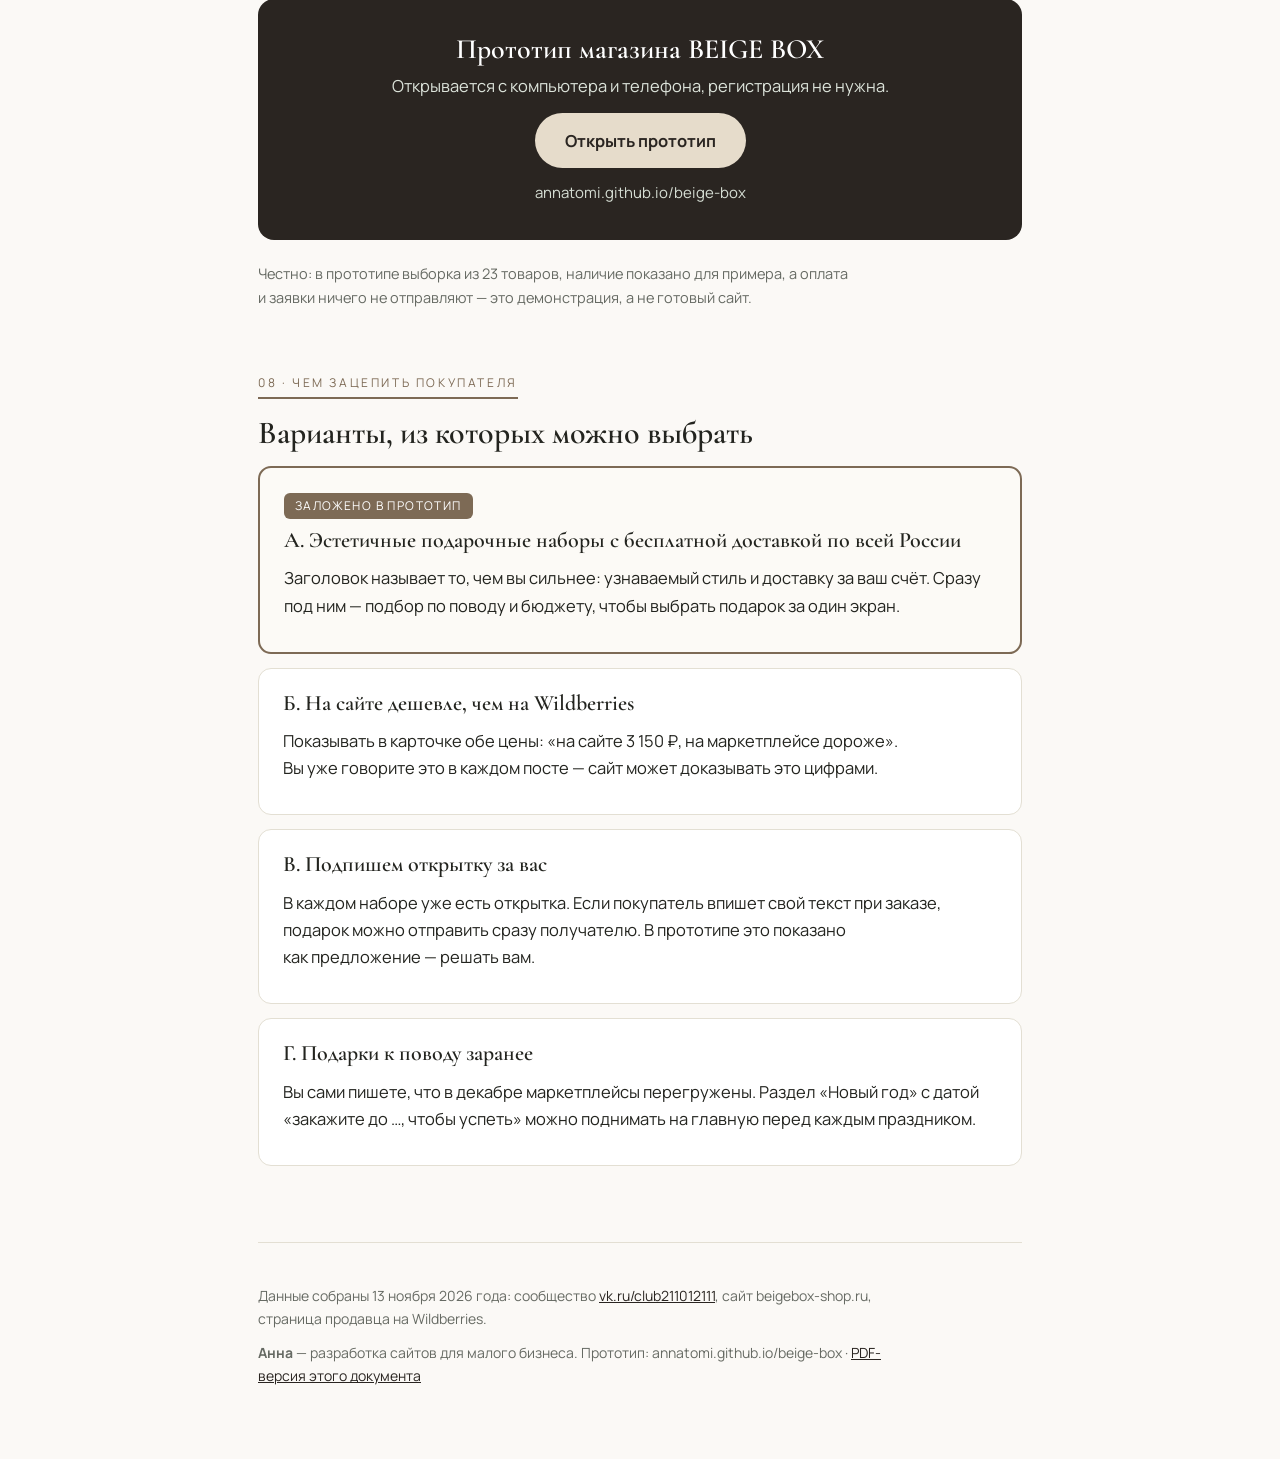
==== commit bee3152b: "Прототип: beige-box" ====
--- a/kp/index.html
+++ b/kp/index.html
@@ -248,8 +248,8 @@
   <h2>Варианты, из&nbsp;которых можно выбрать</h2>
   <div class="offer offer-main">
     <span class="badge">заложено в&nbsp;прототип</span>
-    <h3>А.&nbsp;Готовый подарок в&nbsp;красивой коробке&nbsp;— без&nbsp;упаковки и&nbsp;поиска</h3>
-    <p>Главное, за&nbsp;чем&nbsp;к&nbsp;вам приходят,&nbsp;— подарок, который не&nbsp;нужно собирать и&nbsp;упаковывать. Подбор по&nbsp;поводу и&nbsp;бюджету отвечает на&nbsp;это&nbsp;за&nbsp;один экран.</p>
+    <h3>А.&nbsp;Эстетичные подарочные наборы с&nbsp;бесплатной доставкой по&nbsp;всей&nbsp;России</h3>
+    <p>Заголовок называет то, чем вы&nbsp;сильнее: узнаваемый стиль и&nbsp;доставку за&nbsp;ваш счёт. Сразу под&nbsp;ним&nbsp;— подбор по&nbsp;поводу и&nbsp;бюджету, чтобы выбрать подарок за&nbsp;один&nbsp;экран.</p>
   </div>
   <div class="offer">
     <h3>Б. На&nbsp;сайте дешевле, чем&nbsp;на&nbsp;Wildberries</h3>
